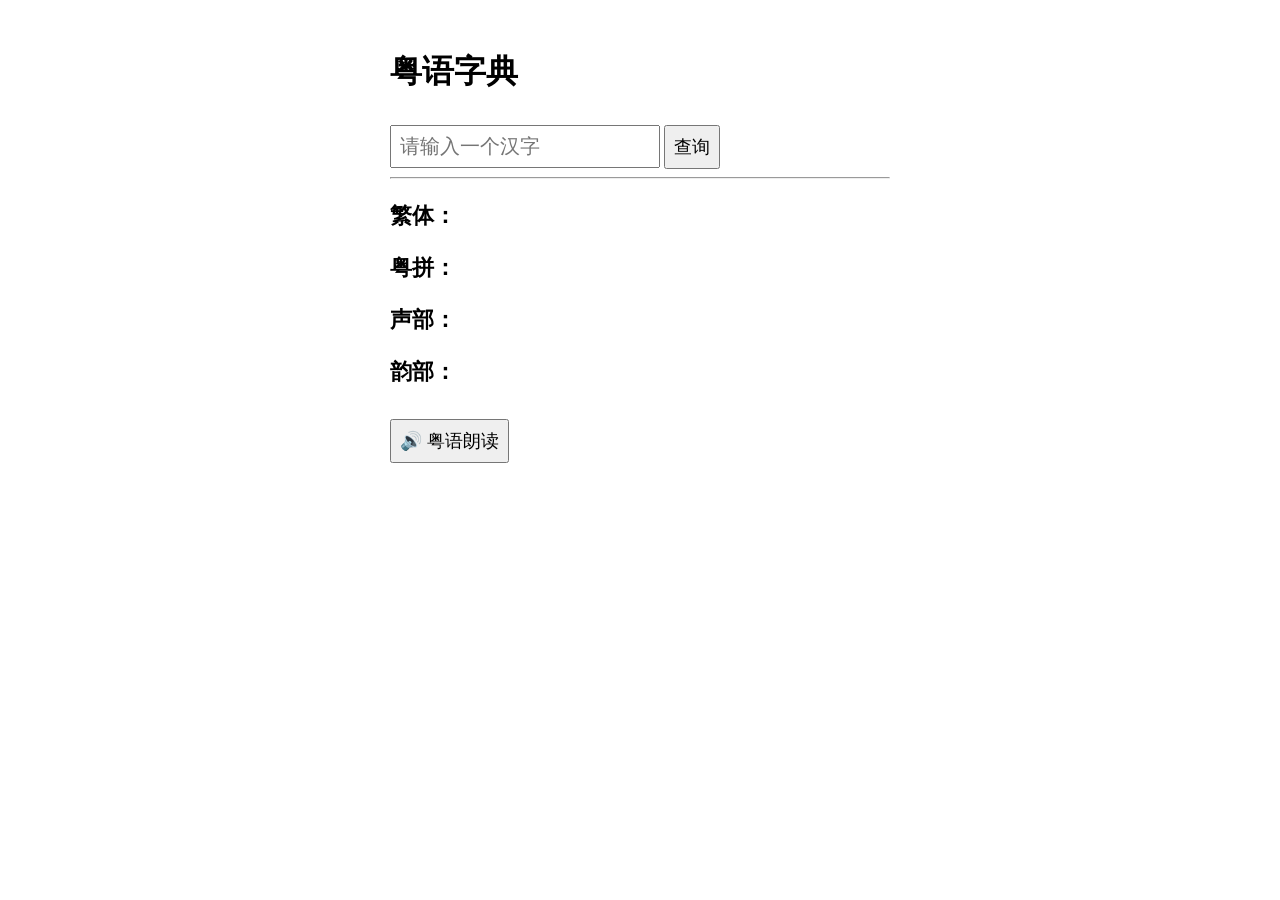
==== docs/index.html @ 0dd06bc3 "rename" ====
<!DOCTYPE html>
<html lang="zh">

<head>

<meta charset="UTF-8">

<title>粤语字典</title>

<link rel="stylesheet" href="style.css">

</head>

<body>

<h1>粤语字典</h1>

<input
    id="input"
    placeholder="请输入一个汉字">

<button onclick="search()">
查询
</button>

<hr>

<p>
<b>繁体：</b>
<span id="traditional"></span>
</p>

<p>
<b>粤拼：</b>
<span id="jyutping"></span>
</p>

<p>
<b>声部：</b>
<span id="shengbu"></span>
</p>

<p>
<b>韵部：</b>
<span id="rhyme"></span>
</p>

<button onclick="speak()">
🔊 粤语朗读
</button>

<script src="app.js"></script>

</body>

</html>
---- docs/style.css ----
body{

    width:500px;

    margin:auto;

    margin-top:50px;

    font-family:Arial;

}

input{

    width:250px;

    font-size:20px;

    padding:8px;

}

button{

    font-size:18px;

    padding:8px;

    margin-top:10px;

}

p{

    font-size:22px;

}
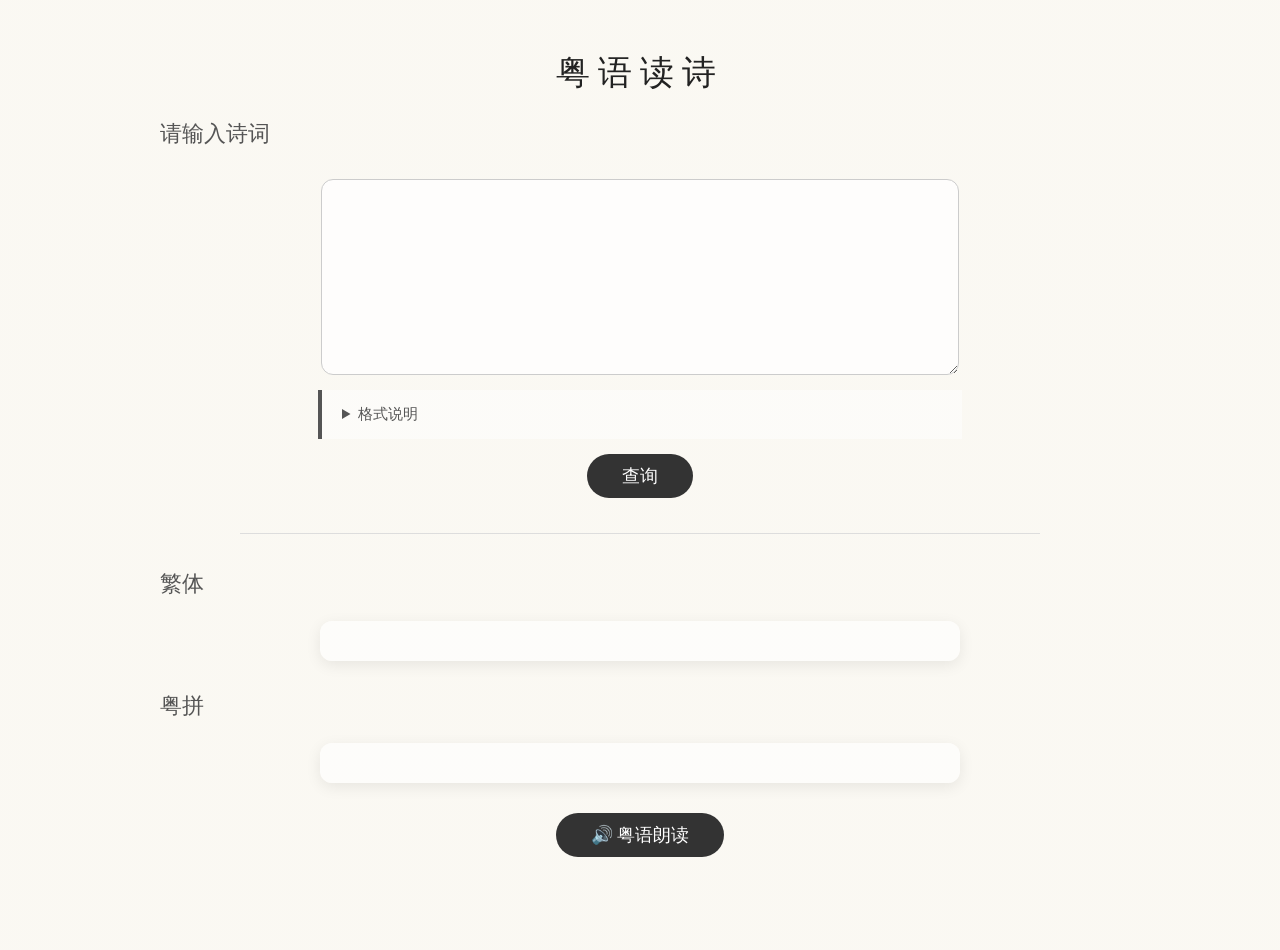
==== commit 412fdf07: "完善页面美观，增加格式检查，完善粤语字典" ====
--- a/docs/index.html
+++ b/docs/index.html
@@ -5,19 +5,54 @@
 
 <meta charset="UTF-8">
 
-<title>粤语字典</title>
+<title>粤语读诗</title>
 
-<link rel="stylesheet" href="style.css">
+<link rel="stylesheet" href="new_style.css">
 
 </head>
 
 <body>
 
-<h1>粤语字典</h1>
+<div class="container">
 
-<input
+<h1>
+    粤语读诗
+</h1>
+
+<h3 class="input-title">
+    请输入诗词
+</h3>
+
+<textarea 
     id="input"
-    placeholder="请输入一个汉字">
+    rows="4">
+</textarea>
+
+<details class="format-tip">
+
+    <summary>
+    格式说明
+    </summary>
+
+    <p>
+    每行最多两句，两句之间使用中文逗号分隔。每句只包含中文字符。
+    </p>
+
+    <p>单句：</p>
+    
+    <pre>
+    床前明月光
+    疑是地上霜
+    举头望明月
+    低头思故乡</pre>
+
+    <p>双句：</p>
+    
+    <pre>
+    朝辞白帝彩云间，千里江陵一日还
+    两岸猿声啼不住，轻舟已过万重山</pre>
+
+</details>
 
 <button onclick="search()">
 查询
@@ -25,29 +60,21 @@
 
 <hr>
 
-<p>
-<b>繁体：</b>
-<span id="traditional"></span>
-</p>
+<h3>繁体</h3>
 
-<p>
-<b>粤拼：</b>
-<span id="jyutping"></span>
-</p>
+<div id="traditional"></div>
 
-<p>
-<b>声部：</b>
-<span id="shengbu"></span>
-</p>
 
-<p>
-<b>韵部：</b>
-<span id="rhyme"></span>
-</p>
+<h3>粤拼</h3>
+
+<div id="jyutping"></div>
+
 
 <button onclick="speak()">
 🔊 粤语朗读
 </button>
+
+</div>
 
 <script src="app.js"></script>
 
--- a/docs/new_style.css
+++ b/docs/new_style.css
@@ -0,0 +1,283 @@
+/* 全局 */
+
+body {
+
+    margin: 0;
+
+    padding: 0;
+
+    min-height: 100vh;
+
+    background:
+        linear-gradient(
+            rgba(250,248,242,0.95),
+            rgba(250,248,242,0.95)
+        );
+
+    font-family:
+        "Noto Serif SC",
+        "Songti SC",
+        "STSong",
+        serif;
+
+    color: #333;
+
+}
+
+.container {
+
+    width:1000px;
+
+    max-width:90%;
+
+    margin:auto;
+
+}
+
+body > * {
+
+    max-width: 700px;
+
+}
+
+
+
+/* 标题 */
+
+h1 {
+
+    margin-top: 50px;
+
+    text-align: center;
+
+    font-size: 34px;
+
+    letter-spacing: 8px;
+
+    font-weight: normal;
+
+    color: #222;
+
+}
+
+
+/* 输入区域 */
+
+textarea {
+
+    display: block;
+
+    width: 600px;
+
+    max-width: 90vw;
+
+    margin: 30px auto 15px;
+
+    padding: 18px;
+
+    font-size: 22px;
+
+    line-height: 1.8;
+
+    background: rgba(255,255,255,0.75);
+
+    border: 1px solid #ccc;
+
+    border-radius: 12px;
+
+    resize: vertical;
+
+    font-family:
+        "KaiTi",
+        "STKaiti",
+        serif;
+
+}
+
+
+textarea:focus {
+
+    outline: none;
+
+    border-color: #888;
+
+}
+
+.input-title {
+
+    font-size:22px;
+
+    font-weight:normal;
+
+    margin-bottom:10px;
+
+}
+
+
+.format-tip {
+
+    width:600px;
+
+    max-width:90%;
+
+    margin:15px auto;
+
+    padding:15px 20px;
+
+    background:
+    rgba(255,255,255,0.5);
+
+    border-left:
+    4px solid #555;
+
+    color:#555;
+
+    font-size:15px;
+}
+
+.format-tip pre {
+    
+    margin: 5px 0;
+
+    font-family:
+    "KaiTi",
+    "STKaiti",
+    serif;
+
+    font-size:18px;
+
+    line-height:1.8;
+
+    white-space:pre-wrap;
+
+}
+
+
+
+/* 按钮 */
+
+button {
+
+
+    display: block;
+
+
+    margin: 15px auto;
+
+
+    padding: 10px 35px;
+
+
+    font-size: 18px;
+
+
+    background: #333;
+
+
+    color: white;
+
+
+    border: none;
+
+
+    border-radius: 25px;
+
+
+    cursor: pointer;
+
+
+    font-family: inherit;
+
+
+}
+
+
+button:hover {
+
+    background: #555;
+
+}
+
+
+
+/* 分隔线 */
+
+hr {
+
+    width: 80%;
+
+    border: none;
+
+    border-top: 1px solid #ddd;
+
+    margin: 35px auto;
+
+}
+
+
+
+/* 结果卡片 */
+
+h3 {
+
+    font-size: 22px;
+
+    font-weight: normal;
+
+    margin-left: 20px;
+
+    color: #555;
+
+}
+
+
+
+#traditional,
+#jyutping {
+
+
+    width: 600px;
+
+    max-width: 90vw;
+
+
+    margin: 10px auto 30px;
+
+
+    padding: 20px;
+
+
+    background:
+        rgba(255,255,255,0.65);
+
+
+    border-radius: 12px;
+
+
+    box-shadow:
+        0 4px 15px rgba(0,0,0,0.08);
+
+
+
+    white-space: pre-line;
+
+
+    font-size: 24px;
+
+
+    line-height: 2;
+
+
+}
+
+
+
+/* 粤拼稍小 */
+
+#jyutping {
+
+    font-size: 20px;
+
+    letter-spacing: 1px;
+
+}
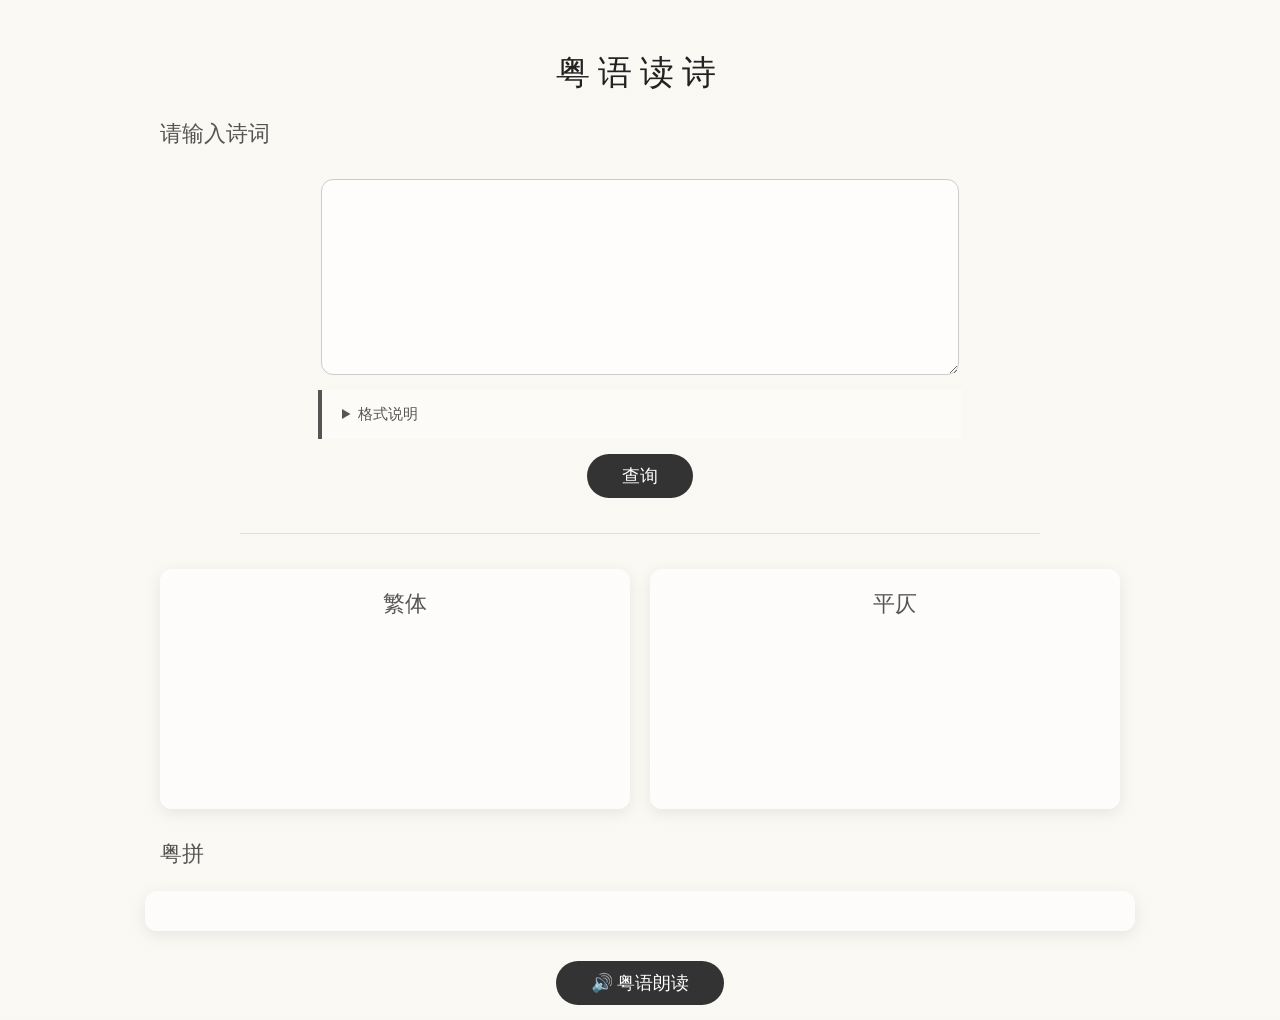
==== commit eb6c731b: "temp edit" ====
--- a/docs/index.html
+++ b/docs/index.html
@@ -35,7 +35,7 @@
     </summary>
 
     <p>
-    每行最多两句，两句之间使用中文逗号分隔。每句只包含中文字符。
+    每行最多两句，两句之间使用中文逗号分隔。不使用其他标点符号。每句只包含中文字符。
     </p>
 
     <p>单句：</p>
@@ -60,9 +60,26 @@
 
 <hr>
 
-<h3>繁体</h3>
+<div class="result-wrapper">
 
-<div id="traditional"></div>
+    <div class="result-box">
+
+        <h3>繁体</h3>
+
+        <div id="traditional"></div>
+
+    </div>
+
+
+    <div class="result-box">
+
+        <h3>平仄</h3>
+
+        <div id="pingze"></div>
+
+    </div>
+
+</div>
 
 
 <h3>粤拼</h3>
--- a/docs/new_style.css
+++ b/docs/new_style.css
@@ -94,7 +94,6 @@
 
 }
 
-
 textarea:focus {
 
     outline: none;
@@ -113,6 +112,9 @@
 
 }
 
+
+
+/* 提示区域 */
 
 .format-tip {
 
@@ -136,7 +138,7 @@
 }
 
 .format-tip pre {
-    
+
     margin: 5px 0;
 
     font-family:
@@ -158,37 +160,26 @@
 
 button {
 
-
     display: block;
 
-
     margin: 15px auto;
 
-
     padding: 10px 35px;
 
-
     font-size: 18px;
 
-
     background: #333;
 
-
     color: white;
 
-
     border: none;
 
-
     border-radius: 25px;
 
-
     cursor: pointer;
 
-
     font-family: inherit;
 
-
 }
 
 
@@ -231,21 +222,141 @@
 }
 
 
-
-#traditional,
+.result-wrapper {
+
+    display:flex;
+
+    justify-content:center;
+
+    gap:20px;
+
+    width:100%;
+
+    margin:30px auto;
+
+}
+
+
+
+.result-box {
+
+    width:430px;
+
+    min-height:200px;
+
+    padding:20px;
+
+    background:
+    rgba(255,255,255,0.65);
+
+    border-radius:12px;
+
+    box-shadow:
+    0 4px 15px rgba(0,0,0,0.08);
+
+}
+
+
+
+.result-box h3 {
+
+    text-align:center;
+
+    font-size:22px;
+
+    font-weight:normal;
+
+    margin-top:0;
+
+    margin-bottom:15px;
+
+    color:#555;
+
+}
+
+
+
+/* 繁体，平仄 */
+
+
+#traditiional,
+#pingze {
+
+    font-family:
+    "Noto Serif SC",
+    "Songti SC",
+    "SimSun",
+    serif;
+
+
+    font-size:24px;
+
+    line-height:2;
+
+    white-space:pre-line;
+
+}
+
+
+.tooltip-text {
+
+    visibility: hidden;
+
+    position: absolute;
+
+    bottom: 120%;
+
+    left: 50%;
+
+    transform: translateX(-50%);
+
+    background: rgba(255, 255, 255, 0.85);
+
+    color: #333;
+
+    padding:6px 10px;
+
+    border-radius:6px;
+
+    font-size:16px;
+
+    white-space:nowrap;
+
+    z-index:20;
+
+}
+
+
+.char-tooltip:hover
+.tooltip-text {
+
+    visibility: visible;
+
+}
+
+
+.char-tooltip {
+
+    font-size: 22px;
+
+    line-height:2;
+
+    position: relative;
+
+    cursor: pointer;
+
+}
+
+
 #jyutping {
 
-
-    width: 600px;
+    width: 950px;
 
     max-width: 90vw;
 
-
     margin: 10px auto 30px;
 
-
     padding: 20px;
-
 
     background:
         rgba(255,255,255,0.65);
@@ -253,31 +364,23 @@
 
     border-radius: 12px;
 
-
     box-shadow:
         0 4px 15px rgba(0,0,0,0.08);
 
-
-
     white-space: pre-line;
 
-
-    font-size: 24px;
-
-
     line-height: 2;
 
-
-}
-
-
-
-/* 粤拼稍小 */
-
-#jyutping {
-
-    font-size: 20px;
-
-    letter-spacing: 1px;
+    font-family:
+        "SF Mono",
+        "Menlo",
+        "Consolas",
+        "Roboto Mono",
+        monospace;
+
+
+    font-size:14px;
+
+    letter-spacing:1px;
 
 }
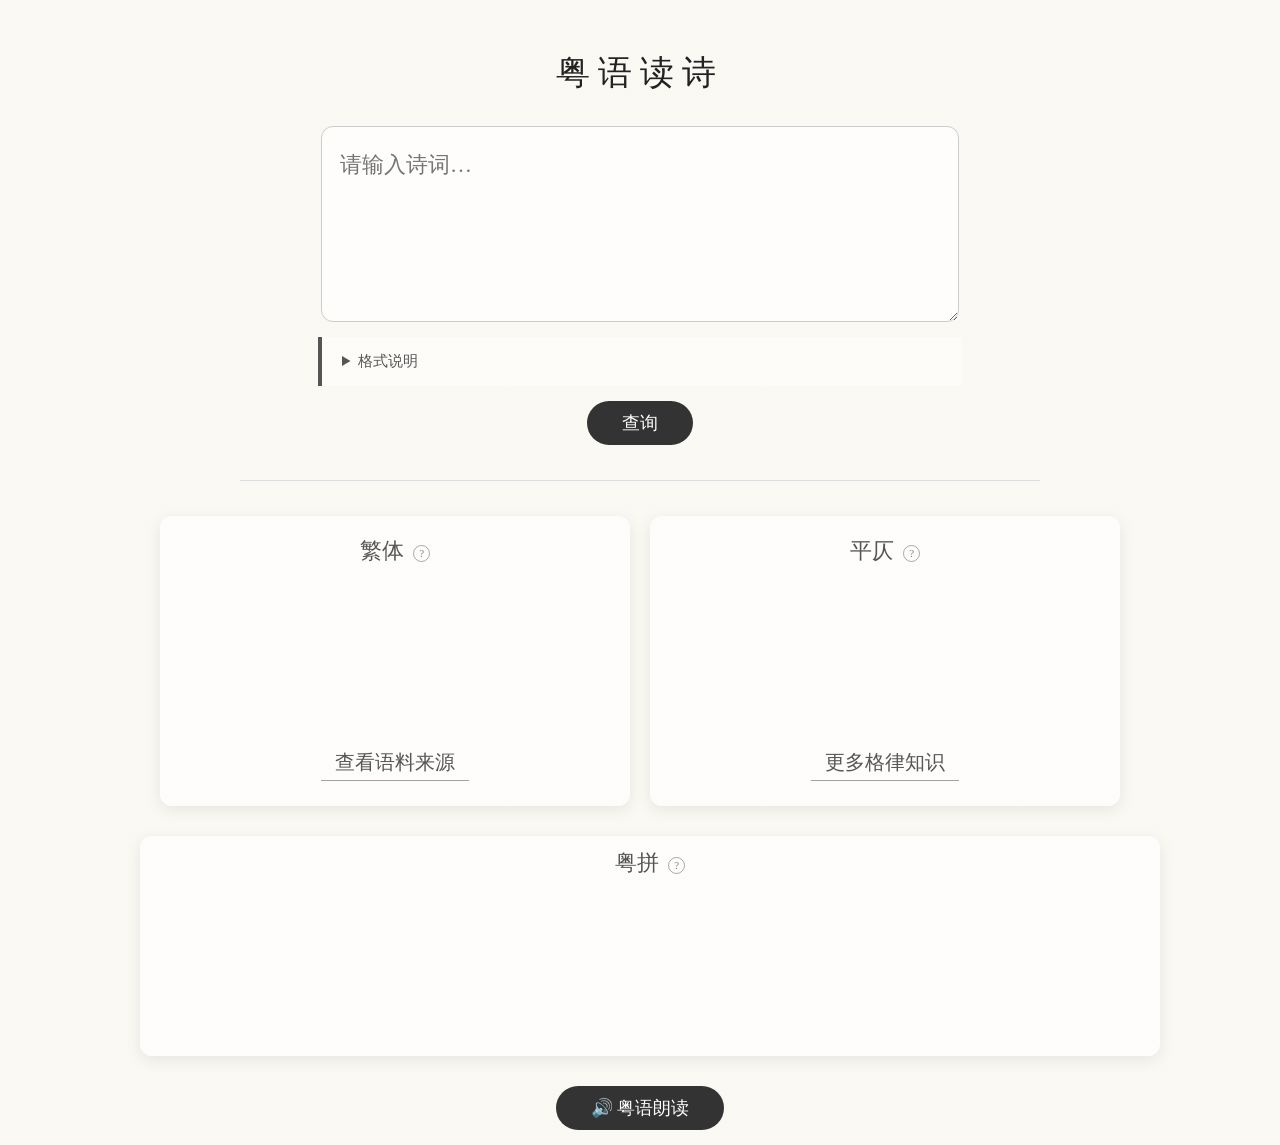
==== commit c4ca8d35: "near final" ====
--- a/docs/index.html
+++ b/docs/index.html
@@ -19,13 +19,11 @@
     粤语读诗
 </h1>
 
-<h3 class="input-title">
-    请输入诗词
-</h3>
 
 <textarea 
     id="input"
-    rows="4">
+    rows="4"
+    placeholder="请输入诗词…">
 </textarea>
 
 <details class="format-tip">
@@ -35,7 +33,7 @@
     </summary>
 
     <p>
-    每行最多两句，两句之间使用中文逗号分隔。不使用其他标点符号。每句只包含中文字符。
+    每句之间使用中文逗号分隔。不使用其他标点符号。每句只包含中文字符。
     </p>
 
     <p>单句：</p>
@@ -64,27 +62,76 @@
 
     <div class="result-box">
 
-        <h3>繁体</h3>
+        <h3>
+            繁体
+            
+            <span class="help-icon">
+                ?
+                <span class="help-tooltip">
+                    将您输入的诗词转换为对应的繁体字。
+                    如果简体字不具备对应的繁体字，则显示为原简体字。<br>
+                    将鼠标悬停在每个繁体字上，会显示该字的粤拼和平水韵韵别。<br>
+                    可能存在多个粤拼或平水韵韵别的情况。
+                </span>
+            </span>
+        </h3>
 
         <div id="traditional"></div>
+
+        <a href="traditional.html" class="result-button">
+            查看语料来源
+        </a>
+
 
     </div>
 
 
     <div class="result-box">
 
-        <h3>平仄</h3>
+        <h3>
+            平仄
+            <span class="help-icon">
+                ?
+                <span class="help-tooltip">
+                    显示每个字依据平水韵的平仄情况。<br>
+                    如果一个字在平水韵中属于多个韵别，
+                    韵别平仄情况同一时正常显示平仄，
+                    韵别的平仄情况不一致时，则显示为“疑”。
+                    当该字为新创造的简体字（如“她”），不存在对应的平水韵韵别时，
+                    则显示为“无”。
+                </span>
+            </span>
+        </h3>
 
         <div id="pingze"></div>
+
+        <a href="pingze.html" class="result-button">
+            更多格律知识
+        </a>
 
     </div>
 
 </div>
 
+<div class="jyutping-box">
 
-<h3>粤拼</h3>
+    <h3>
+        粤拼
+        <span class="help-icon">
+            ?
+            <span class="help-tooltip">
+                显示每个字的粤拼。
+                根据粤拼声调阳平，阳上，阳去，阴平，阴上，阴去以及入声
+                进行平仄的标注。<br>
+                如果有多个粤拼读音，随机取一个读音显示。
+                下方朗读按钮会播放最常见的一个粤语读音。
+            </span>
+        </span>
+    </h3>
 
-<div id="jyutping"></div>
+    <div id="jyutping" class="jyutping-content"></div>
+
+</div>
 
 
 <button onclick="speak()">
--- a/docs/new_style.css
+++ b/docs/new_style.css
@@ -1,4 +1,4 @@
-/* 全局 */
+/* ===================== 全局 ===================== */
 
 body {
 
@@ -34,15 +34,10 @@
 
 }
 
-body > * {
-
-    max-width: 700px;
-
-}
-
-
-
-/* 标题 */
+
+
+
+/* ===================== 标题 ===================== */
 
 h1 {
 
@@ -61,7 +56,7 @@
 }
 
 
-/* 输入区域 */
+/* ===================== 输入区域 ===================== */
 
 textarea {
 
@@ -102,19 +97,9 @@
 
 }
 
-.input-title {
-
-    font-size:22px;
-
-    font-weight:normal;
-
-    margin-bottom:10px;
-
-}
-
-
-
-/* 提示区域 */
+
+
+/* ===================== 提示区域 ===================== */
 
 .format-tip {
 
@@ -156,7 +141,7 @@
 
 
 
-/* 按钮 */
+/* ===================== 按钮 ===================== */
 
 button {
 
@@ -191,7 +176,7 @@
 
 
 
-/* 分隔线 */
+/* ===================== 分隔线 ===================== */
 
 hr {
 
@@ -207,16 +192,10 @@
 
 
 
-/* 结果卡片 */
+/* ===================== 结果卡片 ===================== */
 
 h3 {
 
-    font-size: 22px;
-
-    font-weight: normal;
-
-    margin-left: 20px;
-
     color: #555;
 
 }
@@ -240,9 +219,11 @@
 
 .result-box {
 
+    text-align:center;
+
     width:430px;
 
-    min-height:200px;
+    height: 250px;
 
     padding:20px;
 
@@ -254,6 +235,10 @@
     box-shadow:
     0 4px 15px rgba(0,0,0,0.08);
 
+    display: flex;
+
+    flex-direction: column;
+
 }
 
 
@@ -275,12 +260,145 @@
 }
 
 
+/* 问号图标 */
+
+.help-icon {
+    position: relative;
+
+    display: inline-flex;
+    align-items: center;
+    justify-content: center;
+
+    width: 15px;
+    height: 15px;
+
+    margin-left: 4px;
+
+    border: 1px solid rgba(70, 70, 70, 0.45);
+    border-radius: 50%;
+
+    color: rgba(70, 70, 70, 0.65);
+
+    font-family: serif;
+    font-size: 11px;
+
+    cursor: help;
+
+    vertical-align: middle;
+}
+
+
+/* 提示窗口 */
+
+.help-tooltip {
+
+    visibility: hidden;
+
+    opacity: 0;
+
+    position: absolute;
+
+    bottom: 150%;
+
+    left: 50%;
+
+    transform: translateX(-50%);
+
+    width: 220px;
+
+    padding: 10px 12px;
+
+    background: rgba(45, 45, 45, 0.92);
+
+    color: #f5f5f0;
+
+    border-radius: 6px;
+
+    font-family:
+        "Noto Serif SC",
+        "Songti SC",
+        serif;
+
+    font-size: 14px;
+
+    font-weight: normal;
+
+    line-height: 1.6;
+
+    text-align: left;
+
+    white-space: normal;
+
+    z-index: 100;
+
+    transition:
+        opacity 0.2s ease,
+        visibility 0.2s ease;
+
+}
+
+
+/* 鼠标放在 ? 上时显示 */
+
+.help-icon:hover .help-tooltip {
+
+    visibility: visible;
+
+    opacity: 1;
+
+}
+
+
+/* 超链接 */
+
+.result-button {
+    
+    margin-top: auto;
+    margin-left: auto;
+    margin-right: auto;
+    margin-bottom: 5px;
+
+    display: block;
+
+    width: fit-content;
+
+    padding: 4px 14px;
+
+    color: #555;
+
+    font-size: 20px;
+
+    font-family:
+        "KaiTi",
+        "STKaiti",
+        serif;
+
+    text-decoration: none;
+
+    border-bottom: 1px solid rgba(50, 50, 50, 0.45);
+
+    transition:
+        color 0.25s ease,
+        border-color 0.25s ease;
+
+}
+
+
+
+.result-button:hover {
+
+    color: #222;
+
+    border-bottom-color: rgba(50, 50, 50, 0.8);
+
+}
+
 
 /* 繁体，平仄 */
 
 
-#traditiional,
-#pingze {
+#traditional
+{
 
     font-family:
     "Noto Serif SC",
@@ -289,7 +407,41 @@
     serif;
 
 
-    font-size:24px;
+    width: 100%;
+    box-sizing: border-box;
+
+    flex: 1 1 0;
+    min-height: 0;
+
+    overflow-y: auto;
+    overflow-x: hidden;
+
+    line-height: 2;
+
+    white-space: normal;
+
+}
+
+#pingze
+{
+
+    font-family:
+    "Noto Serif SC",
+    "Songti SC",
+    "SimSun",
+    serif;
+
+
+    flex: 1 1 0;
+
+    min-height: 0;
+
+    overflow-y: auto;
+
+    overflow-x: hidden;
+
+
+    font-size:22px;
 
     line-height:2;
 
@@ -298,13 +450,32 @@
 }
 
 
+.ping {
+
+    color:#3b6ea8;
+
+    font-weight:bold;
+
+}
+
+
+.ze {
+
+    color:#a85c5c;
+
+    font-weight:bold;
+
+}
+
+
 .tooltip-text {
 
     visibility: hidden;
 
     position: absolute;
 
-    bottom: 120%;
+    top: 120%;
+    bottom: auto;
 
     left: 50%;
 
@@ -339,7 +510,7 @@
 
     font-size: 22px;
 
-    line-height:2;
+    display: inline-block;
 
     position: relative;
 
@@ -348,15 +519,23 @@
 }
 
 
-#jyutping {
-
-    width: 950px;
+
+/* ===================== 粤拼 ===================== */
+
+
+.jyutping-box {
+
+    text-align:center;
+
+    width: 1000px;
+
+    min-height:200px;
 
     max-width: 90vw;
 
     margin: 10px auto 30px;
 
-    padding: 20px;
+    padding: 10px;
 
     background:
         rgba(255,255,255,0.65);
@@ -367,10 +546,71 @@
     box-shadow:
         0 4px 15px rgba(0,0,0,0.08);
 
-    white-space: pre-line;
-
-    line-height: 2;
-
+
+    line-height: 1.5;
+
+}
+
+
+.jyutping-box h3 {
+
+
+    text-align:center;
+
+    font-size:22px;
+
+    font-weight:normal;
+
+    margin-top:0;
+
+    margin-bottom:15px;
+
+    color:#555;
+
+}
+
+
+.jyutping-content {
+    display: flex;
+
+    flex-wrap: wrap;
+
+    justify-content: center;
+
+    row-gap: 0;
+
+    white-space: normal;
+
+    line-height: 1.0;
+}
+
+
+.jyutping-cell {
+
+    width:60px;
+
+    text-align:center;
+
+    display: inline-flex;
+
+    flex-direction: column;
+
+    vertical-align: top;
+
+    align-items: center;
+
+    flex-shrink: 0;
+
+}
+
+
+.line-break {
+    flex-basis: 100%;
+    height: 0;
+}
+
+
+.jyutping-tone {
     font-family:
         "SF Mono",
         "Menlo",
@@ -382,5 +622,17 @@
     font-size:14px;
 
     letter-spacing:1px;
+}
+
+
+.jyutping-char {
+    font-family:
+    "Noto Serif SC",
+    "Songti SC",
+    "SimSun",
+    serif;
+
+
+    font-size:24px;
 
 }
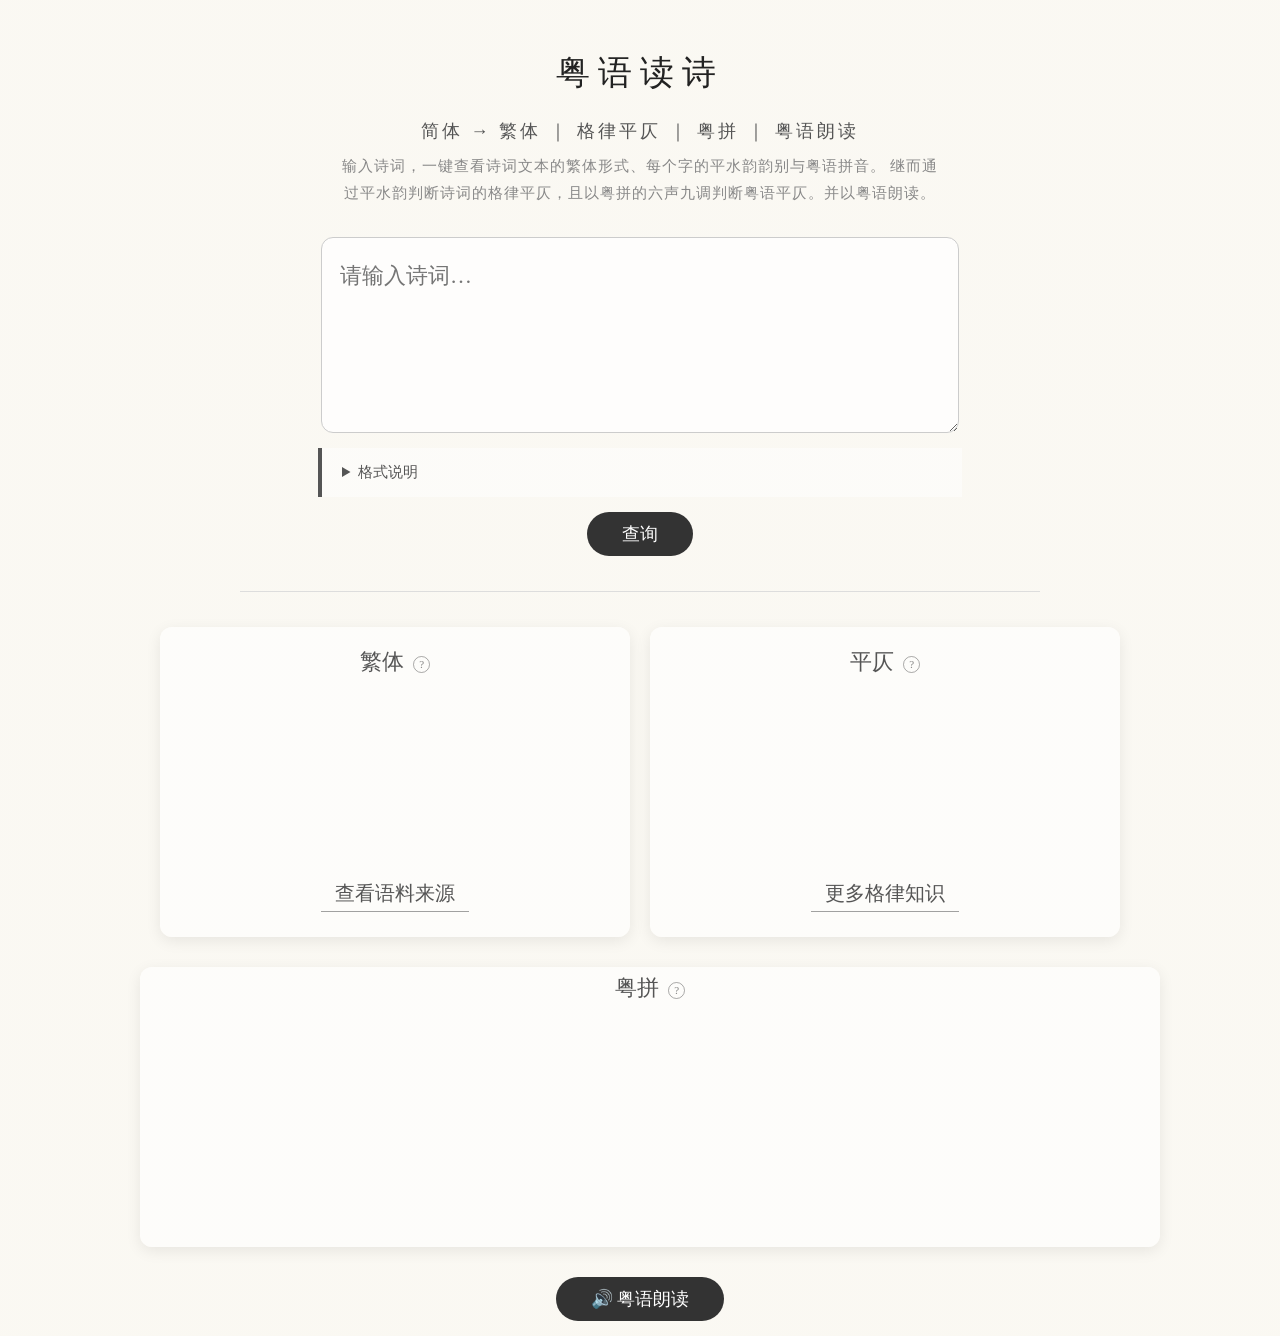
==== commit 54aedc3f: "version 1.0" ====
--- a/docs/index.html
+++ b/docs/index.html
@@ -20,6 +20,20 @@
 </h1>
 
 
+<div class="intro">
+
+    <p class="intro-main">
+        简体 → 繁体 ｜ 格律平仄 ｜ 粤拼 ｜ 粤语朗读
+    </p>
+
+    <p class="intro-sub">
+        输入诗词，一键查看诗词文本的繁体形式、每个字的平水韵韵别与粤语拼音。
+        继而通过平水韵判断诗词的格律平仄，且以粤拼的六声九调判断粤语平仄。并以粤语朗读。
+    </p>
+
+</div>
+
+
 <textarea 
     id="input"
     rows="4"
@@ -33,22 +47,24 @@
     </summary>
 
     <p>
-    每句之间使用中文逗号分隔。不使用其他标点符号。每句只包含中文字符。
+    每句之间使用中文逗号分隔。除句末外，不使用其他标点符号。每句只包含中文字符。
     </p>
 
     <p>单句：</p>
     
     <pre>
-    床前明月光
-    疑是地上霜
-    举头望明月
-    低头思故乡</pre>
+    何处有香丘</pre>
 
-    <p>双句：</p>
+    <p>多句：</p>
     
     <pre>
-    朝辞白帝彩云间，千里江陵一日还
-    两岸猿声啼不住，轻舟已过万重山</pre>
+    天尽头，何处有香丘？</pre>
+
+    <p>多行：</p>
+    
+    <pre>
+    天尽头，何处有香丘？
+    莫若锦囊收艳骨，一抔净土掩风流。</pre>
 
 </details>
 
@@ -121,7 +137,7 @@
             ?
             <span class="help-tooltip">
                 显示每个字的粤拼。
-                根据粤拼声调阳平，阳上，阳去，阴平，阴上，阴去以及入声
+                根据粤拼声调阳平，阳上，阳去，阴平，阴上，阴去以及入声，
                 进行平仄的标注。<br>
                 如果有多个粤拼读音，随机取一个读音显示。
                 下方朗读按钮会播放最常见的一个粤语读音。
@@ -140,6 +156,8 @@
 
 </div>
 
+<div id="global-tooltip"></div>
+
 <script src="app.js"></script>
 
 </body>
--- a/docs/new_style.css
+++ b/docs/new_style.css
@@ -56,6 +56,47 @@
 }
 
 
+
+/* ===================== 网站简介 ===================== */
+
+.intro {
+    width: 600px;
+    max-width: 90%;
+
+    margin: 18px auto 28px;
+
+    text-align: center;
+}
+
+
+.intro-main {
+    margin: 0 0 10px;
+
+    font-size: 18px;
+
+    letter-spacing: 3px;
+
+    color: #555;
+}
+
+
+.intro-sub {
+
+    margin: 0;
+
+    font-size: 15px;
+
+    line-height: 1.8;
+
+    letter-spacing: 1px;
+
+    color: #888;
+}
+
+
+
+
+
 /* ===================== 输入区域 ===================== */
 
 textarea {
@@ -223,7 +264,7 @@
 
     width:430px;
 
-    height: 250px;
+    height: 270px;
 
     padding:20px;
 
@@ -420,6 +461,8 @@
 
     white-space: normal;
 
+    margin-bottom: 15px;
+
 }
 
 #pingze
@@ -447,6 +490,8 @@
 
     white-space:pre-line;
 
+    margin-bottom: 15px;
+
 }
 
 
@@ -470,7 +515,9 @@
 
 .tooltip-text {
 
-    visibility: hidden;
+    display: none;
+
+    /* visibility: hidden;
 
     position: absolute;
 
@@ -491,9 +538,9 @@
 
     font-size:16px;
 
-    white-space:nowrap;
-
-    z-index:20;
+    white-space:nowrap; */
+
+    /* z-index:20; */
 
 }
 
@@ -501,21 +548,68 @@
 .char-tooltip:hover
 .tooltip-text {
 
+    display: none;
+
+    /* visibility: visible; */
+
+}
+
+
+.char-tooltip {
+
+    font-size: 22px;
+
+    display: inline-block;
+
+    position: relative;
+
+    cursor: pointer;
+
+}
+
+
+
+#global-tooltip {
+    position: fixed;
+
+    visibility: hidden;
+    opacity: 0;
+
+    padding: 6px 10px;
+
+    background: rgba(255, 255, 255, 0.75);
+
+    color: #333;
+
+    border-radius: 6px;
+
+    box-shadow:
+        0 2px 8px rgba(0, 0, 0, 0.15);
+
+    font-family:
+        "Noto Serif SC",
+        "Songti SC",
+        serif;
+
+    font-size: 16px;
+
+    white-space: pre-line;
+
+    /* 限制宽度 */
+    width: max-content;
+    max-width: 220px;
+
+    pointer-events: none;
+
+    z-index: 9999;
+
+    transition: opacity 0.15s ease;
+}
+
+
+#global-tooltip.show {
     visibility: visible;
-
-}
-
-
-.char-tooltip {
-
-    font-size: 22px;
-
-    display: inline-block;
-
-    position: relative;
-
-    cursor: pointer;
-
+    opacity: 1;
 }
 
 
@@ -529,7 +623,7 @@
 
     width: 1000px;
 
-    min-height:200px;
+    height: 260px;
 
     max-width: 90vw;
 
@@ -547,7 +641,11 @@
         0 4px 15px rgba(0,0,0,0.08);
 
 
-    line-height: 1.5;
+    line-height: 1;
+
+    display: flex;
+
+    flex-direction: column;
 
 }
 
@@ -571,6 +669,12 @@
 
 
 .jyutping-content {
+    flex: 1;
+
+    min-height: 0;
+
+    overflow-y: auto;
+
     display: flex;
 
     flex-wrap: wrap;
@@ -579,9 +683,9 @@
 
     row-gap: 0;
 
-    white-space: normal;
-
-    line-height: 1.0;
+    align-content: flex-start;
+
+    margin-bottom: 15px
 }
 
 
